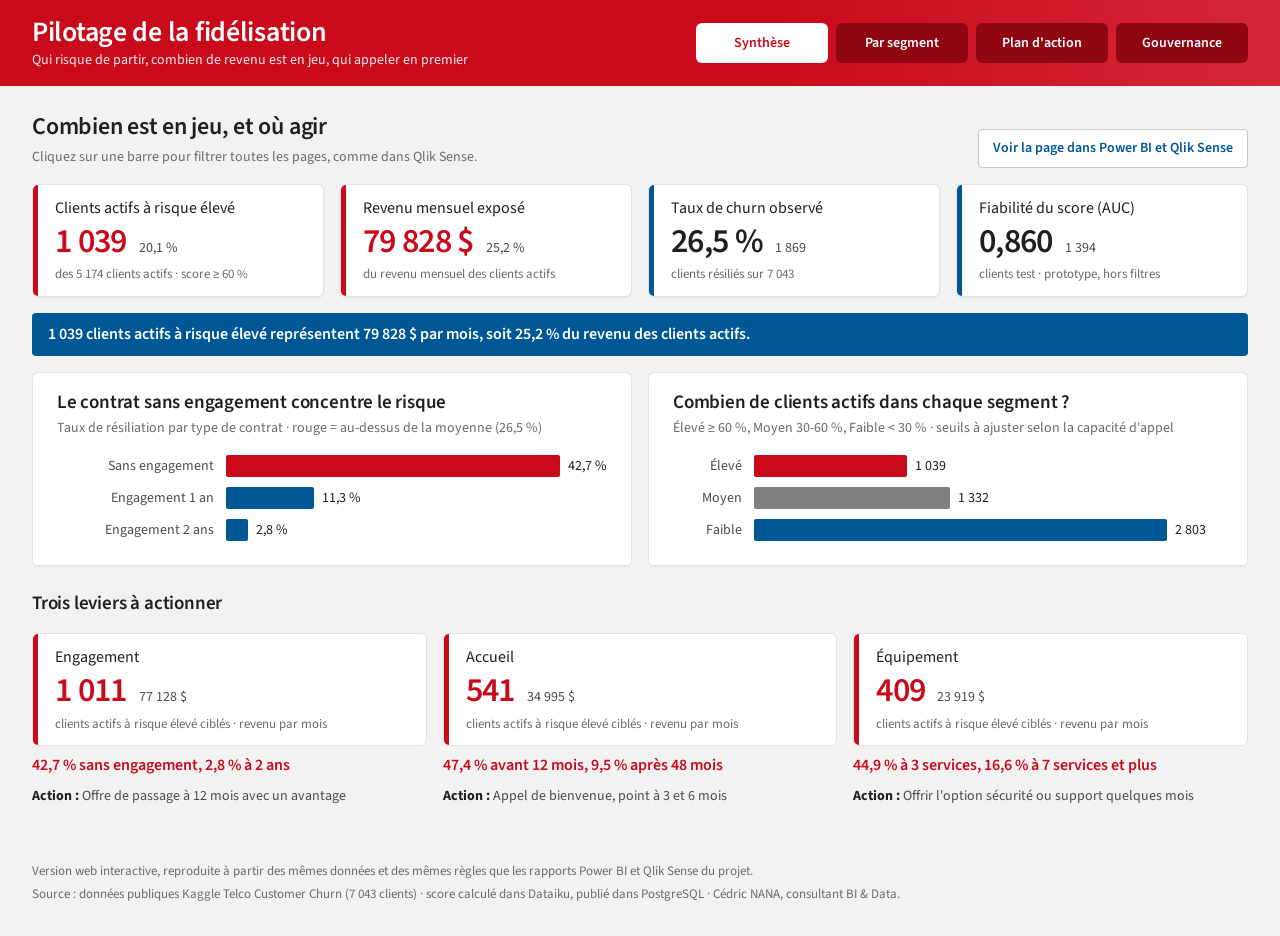
==== index.html @ aaca1dca "Version web interactive du dashboard de fidélisation Co-Authored-By: Claude Opus 5.5 <noreply@anthro" ====
<!doctype html>
<html lang="fr">
<head>
<meta charset="utf-8">
<meta name="viewport" content="width=device-width, initial-scale=1">
<title>Pilotage de la fidélisation</title>
<meta name="description" content="Version web interactive du dashboard de prédiction du churn : qui risque de partir, combien de revenu est en jeu, qui appeler en premier. Mêmes données et mêmes règles que les rapports Power BI et Qlik Sense.">
<link rel="preconnect" href="https://fonts.googleapis.com">
<link rel="preconnect" href="https://fonts.gstatic.com" crossorigin>
<link href="https://fonts.googleapis.com/css2?family=Source+Sans+3:wght@400;600;700&display=swap" rel="stylesheet">
<link rel="stylesheet" href="style.css">
</head>
<body>
<a class="evitement" href="#contenu">Aller au contenu</a>

<header class="bandeau-titre">
  <div class="bandeau-titre__texte">
    <h1>Pilotage de la fidélisation</h1>
    <p>Qui risque de partir, combien de revenu est en jeu, qui appeler en premier</p>
  </div>
  <nav class="onglets" role="tablist" aria-label="Pages du dashboard">
    <button role="tab" id="onglet-synthese" aria-controls="page-synthese" data-page="synthese">Synthèse</button>
    <button role="tab" id="onglet-segment" aria-controls="page-segment" data-page="segment">Par segment</button>
    <button role="tab" id="onglet-plan" aria-controls="page-plan" data-page="plan">Plan d'action</button>
    <button role="tab" id="onglet-gouvernance" aria-controls="page-gouvernance" data-page="gouvernance">Gouvernance</button>
  </nav>
</header>

<div class="barre-selection" id="barre-selection" aria-live="polite" hidden>
  <span class="barre-selection__titre">Sélection en cours</span>
  <ul class="barre-selection__liste" id="liste-selection"></ul>
  <button class="lien" id="tout-effacer" type="button">Tout effacer</button>
</div>

<main id="contenu">

  <!-- 1. Synthèse -->
  <section class="page" id="page-synthese" role="tabpanel" aria-labelledby="onglet-synthese" tabindex="-1">
    <div class="page__tete">
      <div>
        <h2>Combien est en jeu, et où agir</h2>
        <p class="sous-titre">Cliquez sur une barre pour filtrer toutes les pages, comme dans Qlik Sense.</p>
      </div>
      <button class="bouton-secondaire" type="button" data-comparer="synthese">Voir la page dans Power BI et Qlik Sense</button>
    </div>
    <div class="kpis" id="kpis-synthese"></div>
    <p class="info" id="bandeau-revenu"></p>
    <div class="grille-2">
      <article class="carte">
        <h3>Le contrat sans engagement concentre le risque</h3>
        <p class="sous-titre" id="st-contrat">Taux de résiliation par type de contrat · rouge = au-dessus de la moyenne</p>
        <div class="graphe" id="g-contrat"></div>
      </article>
      <article class="carte">
        <h3>Combien de clients actifs dans chaque segment ?</h3>
        <p class="sous-titre">Élevé ≥ 60 %, Moyen 30-60 %, Faible &lt; 30 % · seuils à ajuster selon la capacité d'appel</p>
        <div class="graphe" id="g-risque"></div>
      </article>
    </div>
    <h3 class="titre-bloc">Trois leviers à actionner</h3>
    <div class="leviers" id="leviers"></div>
  </section>

  <!-- 2. Par segment -->
  <section class="page" id="page-segment" role="tabpanel" aria-labelledby="onglet-segment" tabindex="-1" hidden>
    <div class="page__tete">
      <div>
        <h2>Où le risque se concentre</h2>
        <p class="sous-titre">Taux de résiliation observé par segment · sélectionnez une barre ou un filtre pour cibler</p>
      </div>
      <button class="bouton-secondaire" type="button" data-comparer="par-segment">Voir la page dans Power BI et Qlik Sense</button>
    </div>
    <div class="filtres" data-filtres="contrat risque anciennete paiement"></div>
    <div class="grille-2">
      <article class="carte">
        <h3>Les nouveaux clients partent-ils davantage ?</h3>
        <p class="sous-titre" data-moyenne="anciennete"></p>
        <div class="graphe" id="g-anciennete"></div>
      </article>
      <article class="carte">
        <h3>Quel type d'internet est le plus exposé ?</h3>
        <p class="sous-titre" data-moyenne="internet"></p>
        <div class="graphe" id="g-internet"></div>
      </article>
      <article class="carte">
        <h3>Le niveau d'équipement retient-il les clients ?</h3>
        <p class="sous-titre">Taux de churn par nombre de services · le risque culmine à 3 services puis recule</p>
        <div class="graphe" id="g-services"></div>
      </article>
      <article class="carte">
        <h3>Le paiement automatique protège-t-il ?</h3>
        <p class="sous-titre" data-moyenne="paiement"></p>
        <div class="graphe" id="g-paiement"></div>
        <p class="note">Corrélations observées, pas des causes démontrées.</p>
      </article>
    </div>
  </section>

  <!-- 3. Plan d'action -->
  <section class="page" id="page-plan" role="tabpanel" aria-labelledby="onglet-plan" tabindex="-1" hidden>
    <div class="page__tete">
      <div>
        <h2>Plan d'action : qui appeler en premier</h2>
        <p class="sous-titre">Clients actifs à risque élevé (probabilité de départ ≥ 60 %), du plus au moins probable · actions à valider avec le métier</p>
      </div>
      <button class="bouton-secondaire" type="button" data-comparer="plan-action">Voir la page dans Power BI et Qlik Sense</button>
    </div>
    <div class="filtres" data-filtres="contrat anciennete internet"></div>
    <div class="kpis kpis--3" id="kpis-plan"></div>
    <article class="carte">
      <div class="carte__tete">
        <div>
          <h3>Qui appeler en premier ?</h3>
          <p class="sous-titre" id="compte-liste"></p>
        </div>
        <div class="outils-liste">
          <label class="recherche">
            <span class="visuellement-cache">Rechercher un code client</span>
            <input type="search" id="recherche" placeholder="Rechercher un code client" autocomplete="off">
          </label>
          <button class="bouton-secondaire" type="button" id="telecharger">Télécharger la liste (CSV)</button>
        </div>
      </div>
      <div class="defilement-tableau">
        <table class="tableau tableau--liste" id="t-liste">
          <thead><tr>
            <th scope="col"><button type="button" data-tri="id">Client (pseudonyme)</button></th>
            <th scope="col" class="col-proba"><button type="button" data-tri="proba">Probabilité de départ</button></th>
            <th scope="col"><button type="button" data-tri="contrat">Contrat</button></th>
            <th scope="col"><button type="button" data-tri="anciennete">Ancienneté</button></th>
            <th scope="col" class="num"><button type="button" data-tri="charges">Charges</button></th>
            <th scope="col"><button type="button" data-tri="action">Action suggérée</button></th>
          </tr></thead>
          <tbody></tbody>
        </table>
      </div>
      <div class="pied-liste">
        <button class="bouton-secondaire" type="button" id="plus">Afficher 25 clients de plus</button>
      </div>
      <p class="note">Code client pseudonymisé (HMAC-SHA256) : seul le rôle de fidélisation peut retrouver le client derrière ce code.</p>
    </article>
  </section>

  <!-- 4. Gouvernance -->
  <section class="page" id="page-gouvernance" role="tabpanel" aria-labelledby="onglet-gouvernance" tabindex="-1" hidden>
    <div class="page__tete">
      <div>
        <h2>Peut-on se fier aux chiffres ?</h2>
        <p class="sous-titre">Contrôles qualité bloquants, clients pseudonymisés, contrôle d'équité et journal des calculs · cette page ne dépend pas des filtres</p>
      </div>
      <button class="bouton-secondaire" type="button" data-comparer="gouvernance">Voir la page dans Power BI et Qlik Sense</button>
    </div>
    <div class="kpis" id="kpis-gouvernance"></div>
    <p class="info" id="bandeau-equite"></p>
    <div class="grille-gouv">
      <article class="carte">
        <h3>Ciblage par groupe</h3>
        <p class="sous-titre">Part au segment élevé · rouge = à arbitrer</p>
        <div class="graphe" id="g-ciblage"></div>
      </article>
      <article class="carte">
        <h3>Détail du contrôle d'équité</h3>
        <p class="sous-titre">Clients test jamais vus à l'entraînement · seuils : ratio ≥ 0,80, écart de rappel ≤ 10 points</p>
        <div class="defilement-tableau"><table class="tableau" id="t-equite"></table></div>
      </article>
    </div>
    <div class="grille-gouv grille-gouv--bas">
      <article class="carte">
        <h3>Contrôles de qualité du dernier calcul</h3>
        <p class="sous-titre">Une anomalie bloque le traitement : la BI garde la dernière version saine</p>
        <div class="defilement-tableau"><table class="tableau" id="t-qualite"></table></div>
      </article>
      <article class="carte">
        <h3>Journal des recalculs</h3>
        <p class="sous-titre">Chaque lundi à 06:00, rattrapage à l'ouverture de session · « test-panne » = panne provoquée pour tester l'alerte</p>
        <div class="defilement-tableau"><table class="tableau" id="t-journal"></table></div>
      </article>
    </div>
  </section>
</main>

<footer class="pied">
  <p>Version web interactive, reproduite à partir des mêmes données et des mêmes règles que les rapports Power BI et Qlik Sense du projet.</p>
  <p>Source : données publiques Kaggle Telco Customer Churn (7 043 clients) · score calculé dans Dataiku, publié dans PostgreSQL · Cédric NANA, consultant BI &amp; Data.</p>
</footer>

<dialog class="comparaison" id="comparaison" aria-labelledby="comparaison-titre">
  <div class="comparaison__tete">
    <h2 id="comparaison-titre">Le même écran dans Power BI (en haut) et Qlik Sense (en bas)</h2>
    <button class="fermer" type="button" id="fermer-comparaison" aria-label="Fermer">×</button>
  </div>
  <img id="comparaison-image" src="img/comparaison-synthese.webp"
       alt="Page Synthèse dans Power BI, au-dessus de la même feuille dans Qlik Sense" width="1400" height="1620">
</dialog>

<script src="data.js"></script>
<script src="app.js"></script>
</body>
</html>
---- style.css ----
/* Pilotage de la fidélisation · version web
   Charte reprise des rapports Power BI et Qlik Sense : bandeau rouge, cartes blanches à liseré, bandeau d'information bleu. */
:root {
  --rouge: #c90a1b;
  --rouge-fonce: #8f0712;
  --bleu: #005796;
  --bleu-clair: #7fa9c9;
  --rose: #e08a91;
  --gris: #808080;
  --texte: #1f1f1f;
  --texte-2: #4b4b4b;
  --texte-3: #6b6b6b;
  --fond: #f2f2f2;
  --carte: #ffffff;
  --trait: #e3e3e3;
  --trait-fort: #c9c9c9;

  --police: "Segoe UI", "Source Sans 3", system-ui, -apple-system, sans-serif;
  --t-xs: 0.8125rem;
  --t-s: 0.875rem;
  --t-m: 1rem;
  --t-l: 1.1875rem;
  --t-xl: 1.5rem;
  --t-kpi: 2.125rem;

  --e-1: 4px;
  --e-2: 8px;
  --e-3: 12px;
  --e-4: 16px;
  --e-5: 24px;
  --e-6: 32px;
  --rayon: 6px;
  --rayon-bouton: 4px;
  --ombre: 0 1px 2px rgba(31, 31, 31, 0.06);
  --duree: 280ms;
}

* { box-sizing: border-box; }
html { -webkit-text-size-adjust: 100%; }
body {
  margin: 0;
  background: var(--fond);
  color: var(--texte);
  font-family: var(--police);
  font-size: var(--t-m);
  line-height: 1.45;
  font-variant-numeric: tabular-nums;
}
h1, h2, h3 { margin: 0; font-weight: 600; letter-spacing: -0.01em; }
p { margin: 0; }
button { font: inherit; color: inherit; }
:focus-visible { outline: 3px solid var(--bleu); outline-offset: 2px; }

.evitement {
  position: absolute; left: var(--e-4); top: -60px; z-index: 10;
  background: var(--carte); color: var(--bleu); padding: var(--e-2) var(--e-3); border-radius: var(--rayon-bouton);
}
.evitement:focus { top: var(--e-2); }
.visuellement-cache {
  position: absolute; width: 1px; height: 1px; overflow: hidden; clip: rect(0 0 0 0); white-space: nowrap;
}

/* ---------------------------------------------------------- bandeau titre */
.bandeau-titre {
  display: flex; flex-wrap: wrap; align-items: center; justify-content: space-between; gap: var(--e-4);
  padding: var(--e-4) var(--e-6);
  background: linear-gradient(90deg, var(--rouge) 0%, var(--rouge) 60%, #d42736 100%);
  color: #fff;
}
.bandeau-titre h1 { font-size: 1.75rem; line-height: 1.15; }
.bandeau-titre p { font-size: var(--t-s); opacity: 0.92; margin-top: 2px; }

.onglets { display: flex; flex-wrap: wrap; gap: var(--e-2); }
.onglets button {
  min-width: 132px; padding: 10px 18px; border: 0; border-radius: var(--rayon);
  background: var(--rouge-fonce); color: #fff; font-weight: 600; font-size: var(--t-s); cursor: pointer;
  transition: background-color var(--duree) ease, color var(--duree) ease;
}
.onglets button:hover { background: #6f0510; }
.onglets button[aria-selected="true"] { background: #fff; color: var(--rouge); }
.onglets button:focus-visible { outline-color: #fff; }

/* ---------------------------------------------------------- sélection */
.barre-selection {
  display: flex; flex-wrap: wrap; align-items: center; gap: var(--e-2) var(--e-3);
  padding: var(--e-2) var(--e-6); background: var(--carte); border-bottom: 1px solid var(--trait);
  font-size: var(--t-s);
}
.barre-selection[hidden] { display: none; }
.barre-selection__titre { color: var(--texte-3); }
.barre-selection__liste { display: flex; flex-wrap: wrap; gap: var(--e-2); margin: 0; padding: 0; list-style: none; }
.puce {
  display: inline-flex; align-items: center; gap: 6px; padding: 3px 4px 3px 10px;
  border: 1px solid var(--bleu); border-radius: 999px; color: var(--bleu); background: #eef4f9;
}
.puce button {
  width: 22px; height: 22px; border: 0; border-radius: 50%; background: transparent; color: var(--bleu);
  cursor: pointer; line-height: 1;
}
.puce button:hover { background: #d6e4f0; }
.lien { border: 0; background: none; color: var(--bleu); text-decoration: underline; cursor: pointer; padding: 4px; }

/* ---------------------------------------------------------- pages */
main { padding: var(--e-5) var(--e-6) var(--e-6); max-width: 1500px; margin: 0 auto; }
.page { display: grid; gap: var(--e-4); }
.page:focus { outline: none; }
.page[hidden] { display: none; }
.page.entree { animation: entree var(--duree) ease-out; }
@keyframes entree { from { opacity: 0; transform: translateY(6px); } to { opacity: 1; transform: none; } }

.page__tete { display: flex; flex-wrap: wrap; align-items: flex-end; justify-content: space-between; gap: var(--e-3); }
.page__tete h2 { font-size: var(--t-xl); }
.sous-titre { color: var(--texte-3); font-size: var(--t-s); margin-top: 2px; max-width: 75ch; }
.note { color: var(--gris); font-size: var(--t-xs); margin-top: var(--e-3); }
.titre-bloc { font-size: var(--t-l); margin-top: var(--e-2); }

.bouton-secondaire {
  padding: 8px 14px; border: 1px solid var(--trait-fort); border-radius: var(--rayon-bouton);
  background: var(--carte); color: var(--bleu); font-size: var(--t-s); font-weight: 600; cursor: pointer;
  transition: border-color var(--duree) ease, background-color var(--duree) ease;
}
.bouton-secondaire:hover { border-color: var(--bleu); background: #f4f8fb; }
.bouton-secondaire:disabled { color: var(--gris); border-color: var(--trait); cursor: not-allowed; background: var(--carte); }

.carte {
  background: var(--carte); border: 1px solid var(--trait); border-radius: var(--rayon); box-shadow: var(--ombre);
  padding: var(--e-4) var(--e-5) var(--e-5); min-width: 0;
}
.carte h3 { font-size: var(--t-l); }
.carte__tete { display: flex; flex-wrap: wrap; justify-content: space-between; align-items: flex-end; gap: var(--e-3); }

.grille-2 { display: grid; grid-template-columns: repeat(2, minmax(0, 1fr)); gap: var(--e-4); }
.grille-gouv { display: grid; grid-template-columns: minmax(0, 1fr) minmax(0, 2.4fr); gap: var(--e-4); }
.grille-gouv--bas { grid-template-columns: minmax(0, 1fr) minmax(0, 1.4fr); }

/* ---------------------------------------------------------- cartes KPI */
.kpis { display: grid; grid-template-columns: repeat(4, minmax(0, 1fr)); gap: var(--e-4); }
.kpis--3 { grid-template-columns: repeat(3, minmax(0, 1fr)); }
.kpi {
  position: relative; background: var(--carte); border: 1px solid var(--trait); border-radius: var(--rayon);
  box-shadow: var(--ombre); padding: var(--e-3) var(--e-4) var(--e-3) calc(var(--e-4) + 6px); min-width: 0;
}
.kpi::before {
  content: ""; position: absolute; left: 0; top: 0; bottom: 0; width: 5px;
  border-radius: var(--rayon) 0 0 var(--rayon); background: var(--rouge);
}
.kpi--bleu::before { background: var(--bleu); }
.kpi__titre { font-size: var(--t-m); color: var(--texte); }
.kpi__ligne { display: flex; align-items: baseline; flex-wrap: wrap; gap: var(--e-2) var(--e-3); margin-top: 2px; }
.kpi__valeur { font-size: var(--t-kpi); font-weight: 600; line-height: 1.15; letter-spacing: -0.02em; color: var(--rouge); }
.kpi--bleu .kpi__valeur { color: var(--texte); }
.kpi--date .kpi__valeur { color: var(--bleu); }
.kpi__repere { font-size: var(--t-s); color: var(--texte-2); }
.kpi__legende { font-size: var(--t-xs); color: var(--texte-3); margin-top: var(--e-1); }

.info {
  background: var(--bleu); color: #fff; font-weight: 600; padding: 10px var(--e-4); border-radius: var(--rayon-bouton);
}

/* ---------------------------------------------------------- leviers */
.leviers { display: grid; grid-template-columns: repeat(3, minmax(0, 1fr)); gap: var(--e-4); }
.levier { display: grid; gap: var(--e-2); align-content: start; }
.levier .kpi { box-shadow: none; }
.levier__constat { color: var(--rouge); font-weight: 600; }
.levier__action { color: var(--texte-2); font-size: var(--t-s); }
.levier__action strong { color: var(--texte); }

/* ---------------------------------------------------------- filtres */
.filtres { display: grid; grid-template-columns: repeat(4, minmax(0, 1fr)); gap: var(--e-4); }
.filtre { position: relative; }
.filtre__libelle { display: block; font-size: var(--t-s); color: var(--texte-2); margin-bottom: var(--e-1); }
.filtre__bouton {
  display: flex; justify-content: space-between; align-items: center; width: 100%;
  padding: 8px 10px; border: 1px solid var(--trait-fort); border-radius: var(--rayon-bouton); background: var(--carte);
  text-align: left; cursor: pointer; font-size: var(--t-s);
}
.filtre__bouton::after { content: ""; width: 8px; height: 8px; border: solid var(--texte-2); border-width: 0 2px 2px 0; transform: rotate(45deg) translateY(-3px); }
.filtre__bouton[aria-expanded="true"] { border-color: var(--bleu); }
.filtre__liste {
  position: absolute; z-index: 5; left: 0; right: 0; top: calc(100% + 4px); margin: 0; padding: var(--e-1) 0;
  list-style: none; background: var(--carte); border: 1px solid var(--trait-fort); border-radius: var(--rayon-bouton);
  box-shadow: 0 6px 18px rgba(31, 31, 31, 0.12);
}
.filtre__liste[hidden] { display: none; }
.filtre__liste label { display: flex; gap: var(--e-2); align-items: center; padding: 6px 10px; cursor: pointer; font-size: var(--t-s); }
.filtre__liste label:hover { background: var(--fond); }
.filtre__liste input { width: 16px; height: 16px; accent-color: var(--bleu); }

/* ---------------------------------------------------------- graphiques */
.graphe { margin-top: var(--e-4); }
.vide { color: var(--texte-3); font-size: var(--t-s); padding: var(--e-5) 0; }

.barres-h { display: grid; gap: 10px; }
.barre-h {
  display: grid; grid-template-columns: min(var(--larg-lib, 9em), 45%) minmax(0, 1fr); gap: var(--e-3);
  align-items: center; width: 100%; text-align: inherit;
}
.barre-h__libelle { font-size: var(--t-s); color: var(--texte-2); text-align: right; }
.barre-h__piste { display: flex; align-items: center; gap: var(--e-2); min-width: 0; }
.barre-h__barre { height: 22px; border-radius: 2px; min-width: 2px; transition: background-color var(--duree) ease, opacity var(--duree) ease; }
.barre-h__valeur { font-size: var(--t-s); white-space: nowrap; }

.barres-v { display: flex; align-items: flex-end; gap: var(--e-2); padding-top: var(--e-3); }
.barre-v {
  flex: 1 1 0; min-width: 0; display: grid; grid-template-rows: 196px auto; gap: 6px; text-align: center;
}
.barre-v__zone { display: flex; flex-direction: column; justify-content: flex-end; align-items: center; gap: 4px; border-bottom: 1px solid var(--trait-fort); }
.barre-v__valeur { font-size: var(--t-xs); white-space: nowrap; }
.barre-v__barre {
  width: min(64px, 80%); border-radius: 2px 2px 0 0; min-height: 2px;
  transition: background-color var(--duree) ease, opacity var(--duree) ease;
}
.barre-v__libelle { font-size: var(--t-xs); color: var(--texte-2); line-height: 1.2; align-self: start; }

/* barres cliquables : la barre entière est un bouton */
.cliquable { cursor: pointer; border: 0; background: none; padding: 0; border-radius: 2px; }
.cliquable:hover .barre-h__barre, .cliquable:hover .barre-v__barre { filter: brightness(0.9); }
.estompe { opacity: 0.28; }

/* ---------------------------------------------------------- tableaux */
.defilement-tableau { overflow-x: auto; margin-top: var(--e-3); }
.tableau { width: 100%; border-collapse: collapse; font-size: var(--t-s); }
.tableau th {
  background: var(--bleu); color: #fff; font-weight: 600; text-align: left; padding: 8px 10px; white-space: nowrap;
}
.tableau td { padding: 7px 10px; border-bottom: 1px solid var(--trait); white-space: nowrap; }
.tableau tbody tr:nth-child(even) td { background: #fafafa; }
.tableau .num { text-align: right; }
.tableau th button { border: 0; background: none; color: #fff; font-weight: 600; padding: 0; cursor: pointer; }
.tableau th button::after { content: ""; display: inline-block; width: 1em; }
.tableau th[aria-sort="descending"] button::after { content: "▼"; font-size: 0.7em; padding-left: 4px; }
.tableau th[aria-sort="ascending"] button::after { content: "▲"; font-size: 0.7em; padding-left: 4px; }
.conforme { color: var(--bleu); font-weight: 600; }
.alerte { color: var(--rouge); font-weight: 600; }
.code { font-family: Consolas, "Cascadia Mono", monospace; font-size: 0.8125rem; color: var(--texte-2); }

.col-proba { width: 34%; }
.proba { display: flex; align-items: center; gap: var(--e-2); }
.proba__piste { flex: 1; height: 14px; background: #f6e3e5; border-radius: 2px; overflow: hidden; min-width: 80px; }
.proba__barre { display: block; height: 100%; background: var(--rose); }
.proba__valeur { width: 3.6em; text-align: right; }

.outils-liste { display: flex; flex-wrap: wrap; gap: var(--e-2); }
.recherche input {
  width: 240px; max-width: 100%; padding: 8px 10px; border: 1px solid var(--trait-fort); border-radius: var(--rayon-bouton);
  font: inherit; font-size: var(--t-s);
}
.pied-liste { display: flex; justify-content: center; margin-top: var(--e-4); }

/* ---------------------------------------------------------- comparaison */
.comparaison {
  width: min(1100px, calc(100vw - 32px)); max-height: calc(100vh - 32px); padding: 0; border: 0; border-radius: var(--rayon);
  box-shadow: 0 20px 60px rgba(0, 0, 0, 0.3);
}
.comparaison::backdrop { background: rgba(31, 31, 31, 0.55); }
.comparaison__tete {
  position: sticky; top: 0; display: flex; justify-content: space-between; align-items: center; gap: var(--e-3);
  padding: var(--e-3) var(--e-4); background: var(--carte); border-bottom: 1px solid var(--trait);
}
.comparaison__tete h2 { font-size: var(--t-m); }
.comparaison img { display: block; width: 100%; height: auto; }
.fermer { width: 36px; height: 36px; border: 1px solid var(--trait-fort); border-radius: 50%; background: var(--carte); font-size: 1.25rem; cursor: pointer; }

/* ---------------------------------------------------------- pied */
.pied { padding: var(--e-5) var(--e-6) var(--e-6); color: var(--texte-3); font-size: var(--t-xs); max-width: 1500px; margin: 0 auto; display: grid; gap: var(--e-1); }

/* ---------------------------------------------------------- écrans étroits */
@media (max-width: 1100px) {
  .kpis { grid-template-columns: repeat(2, minmax(0, 1fr)); }
  .filtres { grid-template-columns: repeat(2, minmax(0, 1fr)); }
  .grille-gouv, .grille-gouv--bas { grid-template-columns: minmax(0, 1fr); }
}
@media (max-width: 800px) {
  .bandeau-titre, .barre-selection, main, .pied { padding-left: var(--e-4); padding-right: var(--e-4); }
  .grille-2, .leviers, .kpis--3 { grid-template-columns: minmax(0, 1fr); }
  .onglets { width: 100%; }
  .onglets button { flex: 1 1 calc(50% - var(--e-2)); min-width: 0; }
}
@media (max-width: 520px) {
  .kpis, .filtres { grid-template-columns: minmax(0, 1fr); }
  .bandeau-titre h1 { font-size: 1.4rem; }
  .kpi__valeur { font-size: 1.75rem; }
  .barres-v { gap: 4px; }
}

@media (prefers-reduced-motion: reduce) {
  *, *::before, *::after { animation: none !important; transition: none !important; }
}
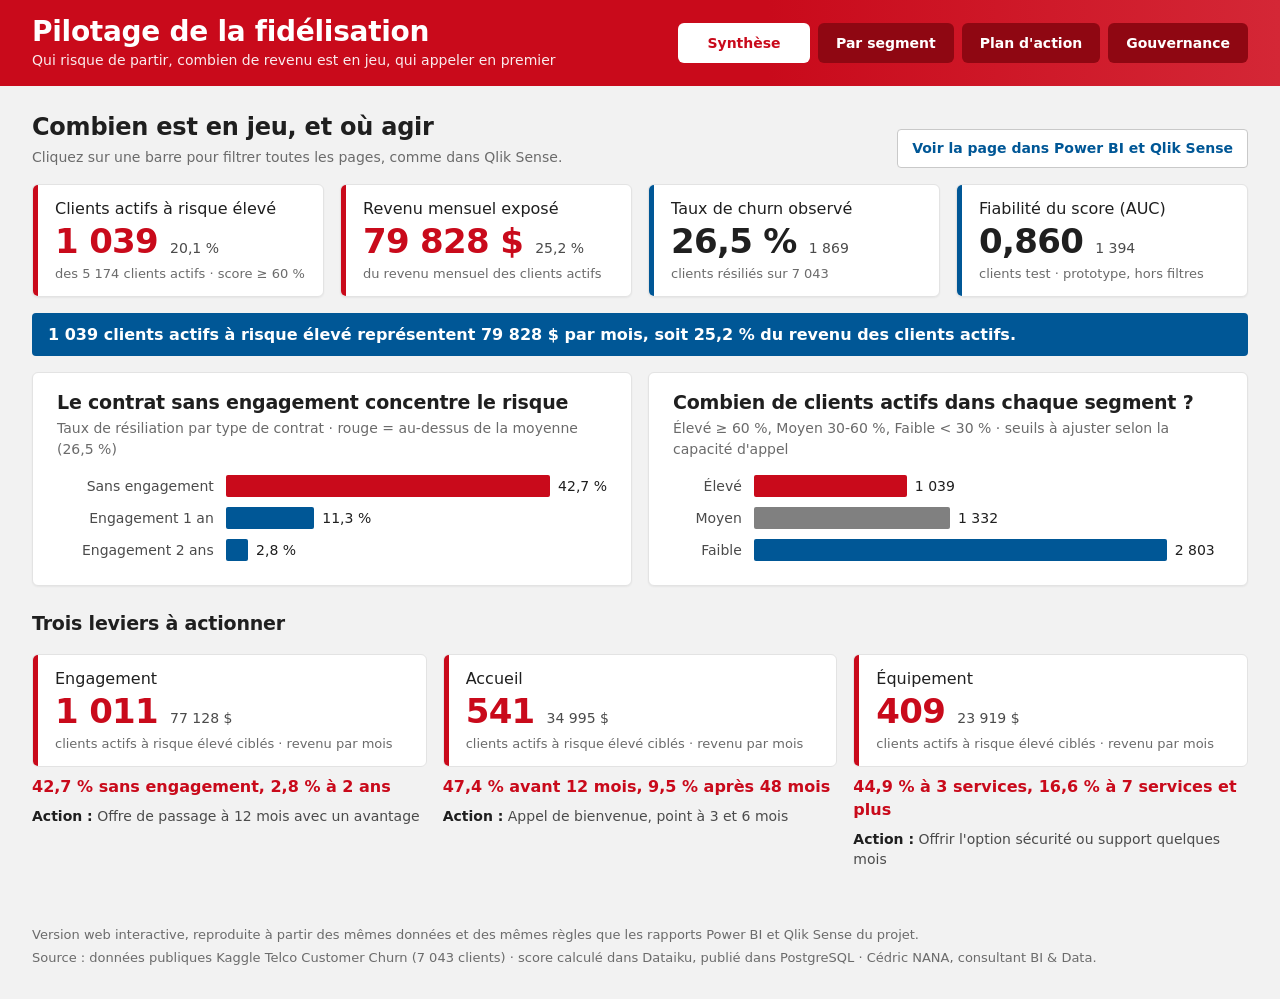
==== commit fdc01437: "Durcit la page : CSP, données échappées, état d'erreur, export CSV fiable Co-Authored-By: Claude Opu" ====
--- a/index.html
+++ b/index.html
@@ -3,6 +3,8 @@
 <head>
 <meta charset="utf-8">
 <meta name="viewport" content="width=device-width, initial-scale=1">
+<meta http-equiv="Content-Security-Policy" content="default-src 'none'; script-src 'self'; style-src 'self' 'unsafe-inline' https://fonts.googleapis.com; font-src https://fonts.gstatic.com; img-src 'self'; connect-src 'none'; base-uri 'none'; form-action 'none'; object-src 'none'">
+<meta name="referrer" content="strict-origin-when-cross-origin">
 <title>Pilotage de la fidélisation</title>
 <meta name="description" content="Version web interactive du dashboard de prédiction du churn : qui risque de partir, combien de revenu est en jeu, qui appeler en premier. Mêmes données et mêmes règles que les rapports Power BI et Qlik Sense.">
 <link rel="preconnect" href="https://fonts.googleapis.com">
@@ -33,6 +35,7 @@
 </div>
 
 <main id="contenu">
+  <noscript><p class="info">Ce dashboard a besoin de JavaScript pour afficher les chiffres et les graphiques.</p></noscript>
 
   <!-- 1. Synthèse -->
   <section class="page" id="page-synthese" role="tabpanel" aria-labelledby="onglet-synthese" tabindex="-1">
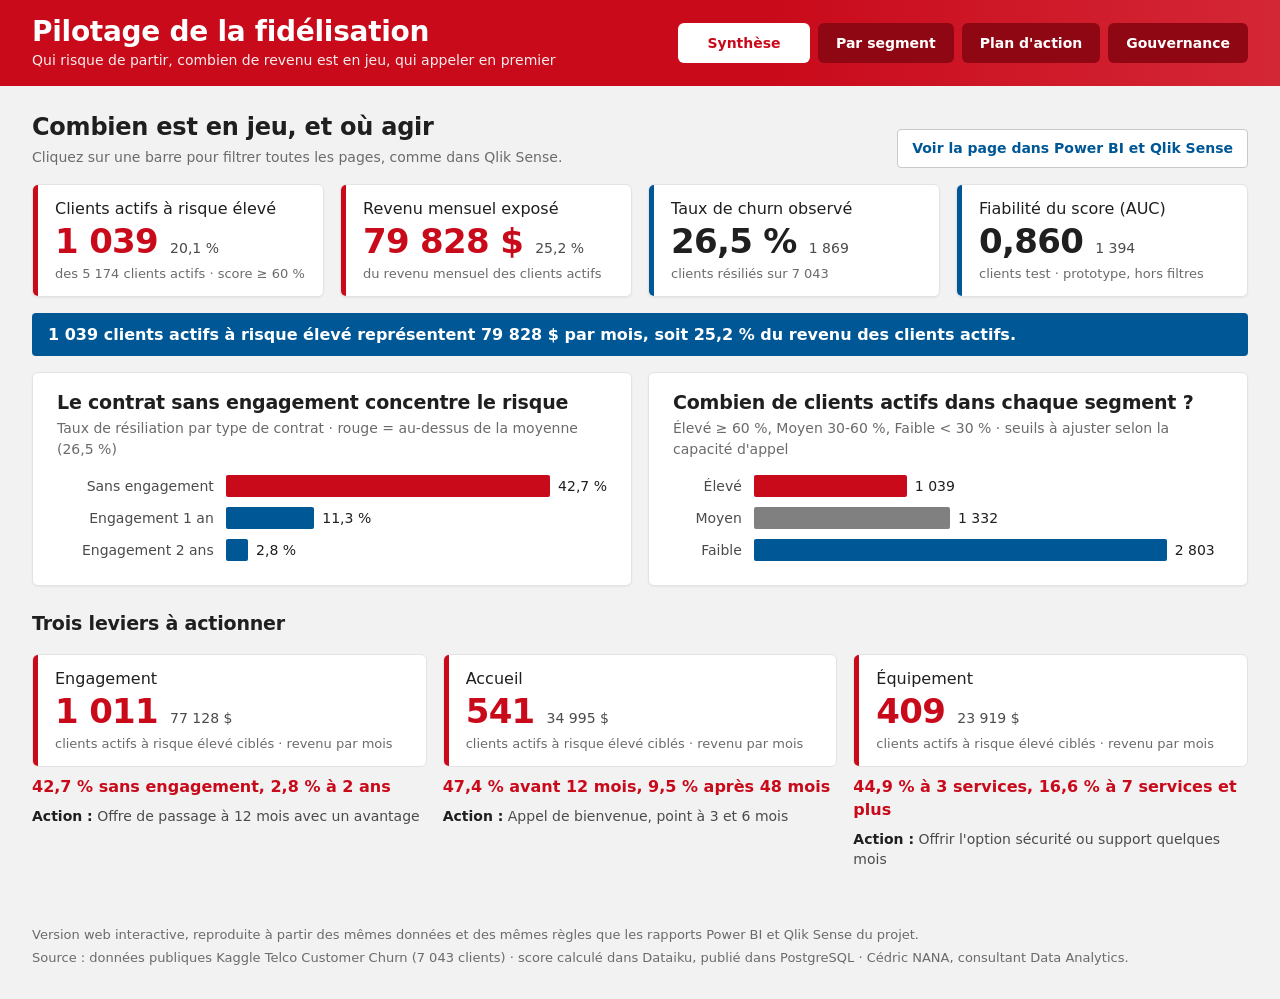
==== commit 7bc55e16: "Signature : consultant Data Analytics Co-Authored-By: Claude Opus 5.5 <noreply@anthropic.com>" ====
--- a/index.html
+++ b/index.html
@@ -184,7 +184,7 @@
 
 <footer class="pied">
   <p>Version web interactive, reproduite à partir des mêmes données et des mêmes règles que les rapports Power BI et Qlik Sense du projet.</p>
-  <p>Source : données publiques Kaggle Telco Customer Churn (7 043 clients) · score calculé dans Dataiku, publié dans PostgreSQL · Cédric NANA, consultant BI &amp; Data.</p>
+  <p>Source : données publiques Kaggle Telco Customer Churn (7 043 clients) · score calculé dans Dataiku, publié dans PostgreSQL · Cédric NANA, consultant Data Analytics.</p>
 </footer>
 
 <dialog class="comparaison" id="comparaison" aria-labelledby="comparaison-titre">
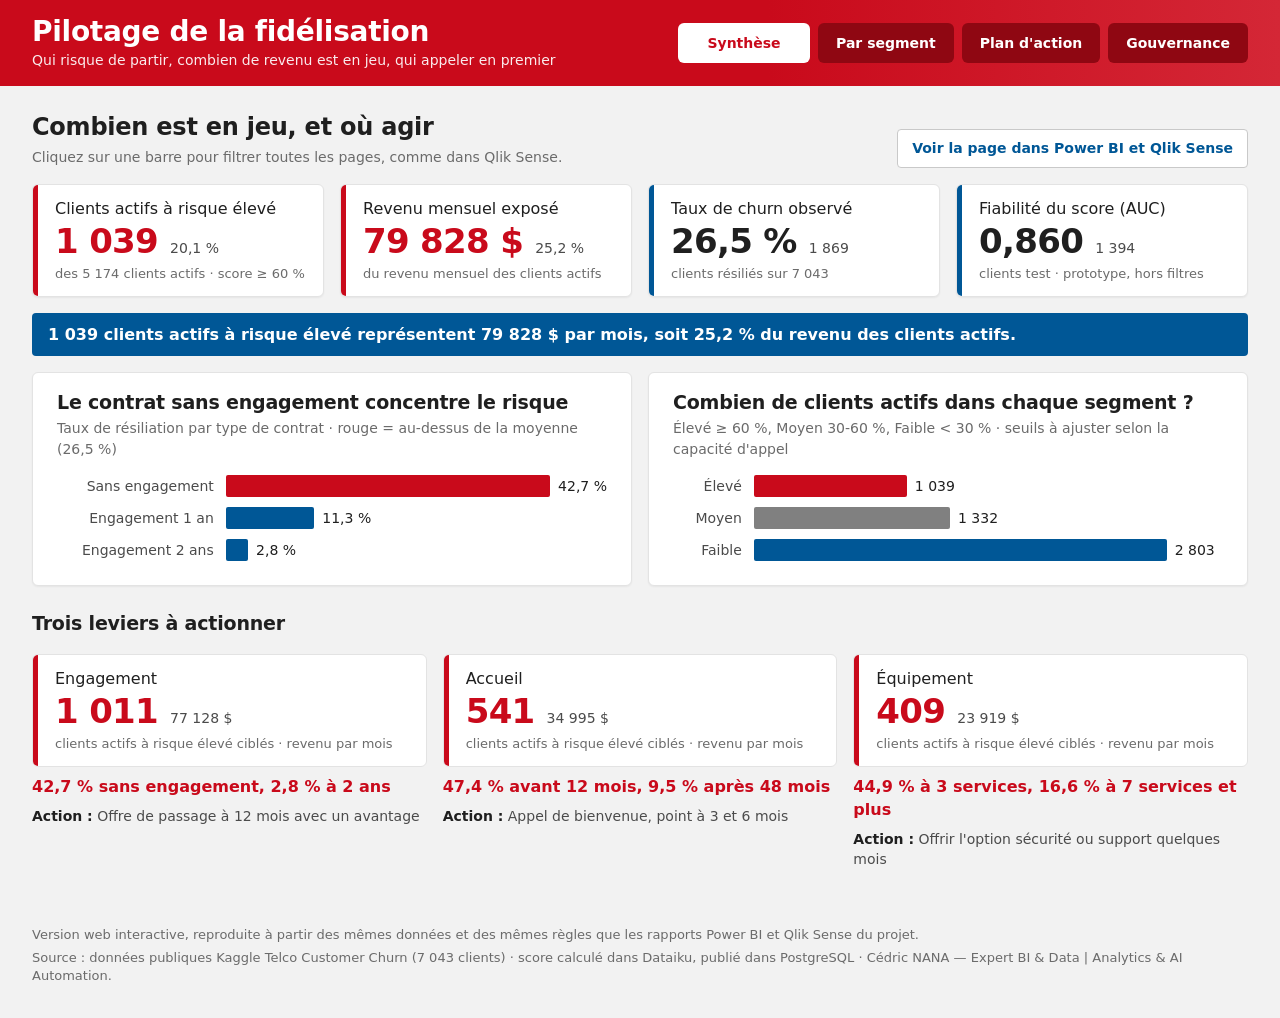
==== commit 58618b2f: "Signature mise à jour" ====
--- a/index.html
+++ b/index.html
@@ -184,7 +184,7 @@
 
 <footer class="pied">
   <p>Version web interactive, reproduite à partir des mêmes données et des mêmes règles que les rapports Power BI et Qlik Sense du projet.</p>
-  <p>Source : données publiques Kaggle Telco Customer Churn (7 043 clients) · score calculé dans Dataiku, publié dans PostgreSQL · Cédric NANA, consultant Data Analytics.</p>
+  <p>Source : données publiques Kaggle Telco Customer Churn (7 043 clients) · score calculé dans Dataiku, publié dans PostgreSQL · Cédric NANA — Expert BI &amp; Data | Analytics &amp; AI Automation.</p>
 </footer>
 
 <dialog class="comparaison" id="comparaison" aria-labelledby="comparaison-titre">
